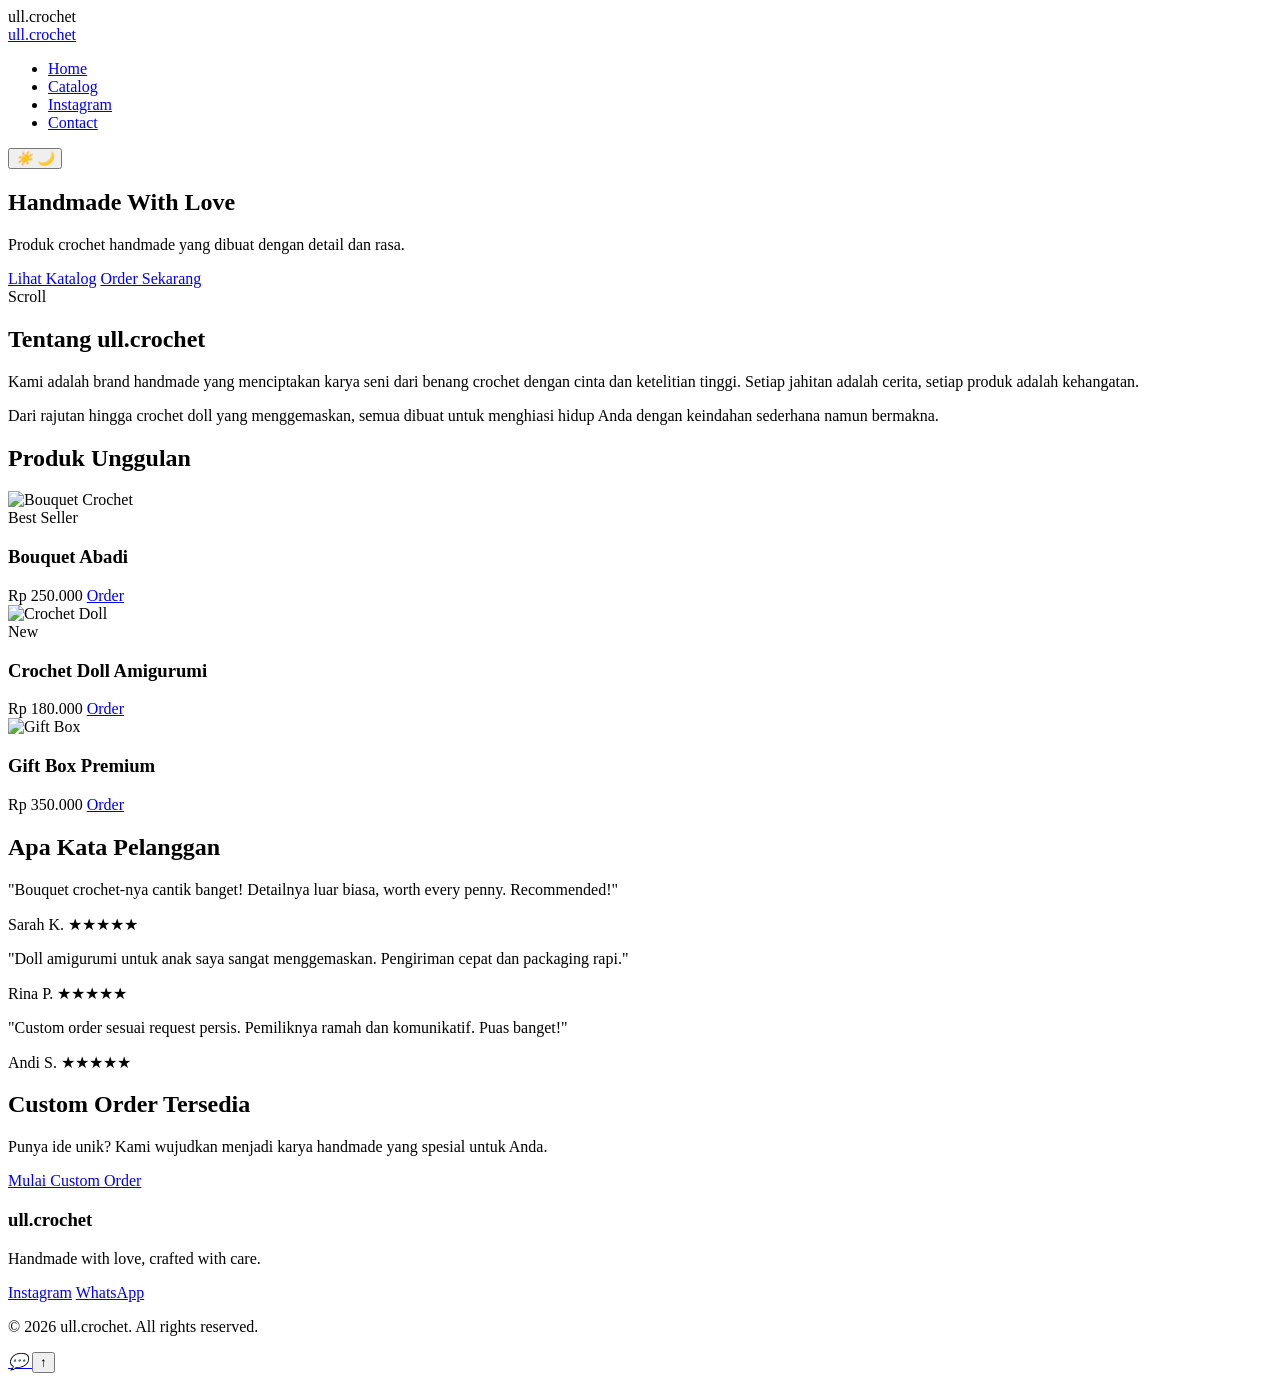
==== index.html @ 54132877 "Create index.html" ====
<!DOCTYPE html>
<html lang="id">
<head>
    <meta charset="UTF-8">
    <meta name="viewport" content="width=device-width, initial-scale=1.0">
    <title>ull.crochet - Handmade With Love</title>
    <meta name="description" content="Produk crochet handmade premium dengan detail dan cinta. Bouquet, crochet doll, gift, dan dekorasi custom.">
    <meta name="keywords" content="crochet, handmade, bouquet, gift, dekorasi, ull.crochet">
    <meta property="og:title" content="ull.crochet - Handmade With Love">
    <meta property="og:description" content="Produk crochet handmade yang dibuat dengan detail dan rasa.">
    <meta property="og:image" content="https://ullcrochet.com/hero.jpg">
    <link rel="icon" href="data:image/svg+xml,<svg xmlns='http://www.w3.org/2000/svg' viewBox='0 0 100 100'><text y='.9em' font-size='90'>🧶</text></svg>">
    <link rel="stylesheet" href="style.css">
    <link href="https://fonts.googleapis.com/css2?family=Playfair+Display:wght@400;500;600;700&family=Inter:wght@300;400;500;600&display=swap" rel="stylesheet">
</head>
<body>
    <!-- Loading Screen -->
    <div class="loader">
        <div class="loader-content">
            <div class="loader-circle"></div>
            <span>ull.crochet</span>
        </div>
    </div>

    <!-- Navbar -->
    <nav class="navbar" id="navbar">
        <div class="nav-container">
            <div class="nav-logo">
                <a href="index.html">ull.<span>crochet</span></a>
            </div>
            <ul class="nav-menu" id="nav-menu">
                <li><a href="#home" class="nav-link">Home</a></li>
                <li><a href="katalog.html" class="nav-link">Catalog</a></li>
                <li><a href="https://instagram.com/ull.crochet" target="_blank" class="nav-link">Instagram</a></li>
                <li><a href="#contact" class="nav-link">Contact</a></li>
            </ul>
            <div class="nav-toggle" id="nav-toggle">
                <span class="bar"></span>
                <span class="bar"></span>
                <span class="bar"></span>
            </div>
            <button class="dark-toggle" id="darkToggle">
                <i class="sun-icon">☀️</i>
                <i class="moon-icon">🌙</i>
            </button>
        </div>
    </nav>

    <!-- Hero Section -->
    <section id="home" class="hero">
        <div class="hero-content">
            <h1 class="hero-title">Handmade <span>With Love</span></h1>
            <p class="hero-subtitle">Produk crochet handmade yang dibuat dengan detail dan rasa.</p>
            <div class="hero-buttons">
                <a href="katalog.html" class="btn btn-primary">Lihat Katalog</a>
                <a href="https://wa.me/6281234567890" class="btn btn-secondary">Order Sekarang</a>
            </div>
        </div>
        <div class="hero-scroll">
            <span>Scroll</span>
            <div class="scroll-indicator"></div>
        </div>
    </section>

    <!-- About Section -->
    <section class="about reveal">
        <div class="container">
            <h2 class="section-title">Tentang ull.crochet</h2>
            <div class="about-content">
                <div class="about-text">
                    <p>Kami adalah brand handmade yang menciptakan karya seni dari benang crochet dengan cinta dan ketelitian tinggi. Setiap jahitan adalah cerita, setiap produk adalah kehangatan.</p>
                    <p>Dari rajutan hingga crochet doll yang menggemaskan, semua dibuat untuk menghiasi hidup Anda dengan keindahan sederhana namun bermakna.</p>
                </div>
                <div class="about-image">
                    <div class="image-placeholder"></div>
                </div>
            </div>
        </div>
    </section>

    <!-- Featured Products -->
    <section class="featured reveal">
        <div class="container">
            <h2 class="section-title">Produk Unggulan</h2>
            <div class="products-grid">
                <div class="product-card">
                    <div class="product-image">
                        <img src="https://images.unsplash.com/photo-1608447246515-640f8d07ceca?w=400" alt="Bouquet Crochet" loading="lazy">
                        <div class="badge bestseller">Best Seller</div>
                    </div>
                    <div class="product-info">
                        <h3>Bouquet Abadi</h3>
                        <span class="price">Rp 250.000</span>
                        <a href="https://wa.me/6281234567890?text=Saya%20mau%20pesan%20Bouquet%20Abadi" class="btn btn-order">Order</a>
                    </div>
                </div>
                <div class="product-card">
                    <div class="product-image">
                        <img src="https://images.unsplash.com/photo-1586023492125-27b2c045efd7?w=400" alt="Crochet Doll" loading="lazy">
                        <div class="badge new">New</div>
                    </div>
                    <div class="product-info">
                        <h3>Crochet Doll Amigurumi</h3>
                        <span class="price">Rp 180.000</span>
                        <a href="https://wa.me/6281234567890?text=Saya%20mau%20pesan%20Crochet%20Doll" class="btn btn-order">Order</a>
                    </div>
                </div>
                <div class="product-card">
                    <div class="product-image">
                        <img src="https://images.unsplash.com/photo-1582783238262-39b3d5da436f?w=400" alt="Gift Box" loading="lazy">
                    </div>
                    <div class="product-info">
                        <h3>Gift Box Premium</h3>
                        <span class="price">Rp 350.000</span>
                        <a href="https://wa.me/6281234567890?text=Saya%20mau%20pesan%20Gift%20Box" class="btn btn-order">Order</a>
                    </div>
                </div>
            </div>
        </div>
    </section>

    <!-- Testimonial -->
    <section class="testimonial reveal">
        <div class="container">
            <h2 class="section-title">Apa Kata Pelanggan</h2>
            <div class="testimonial-slider">
                <div class="testimonial-card active">
                    <p>"Bouquet crochet-nya cantik banget! Detailnya luar biasa, worth every penny. Recommended!"</p>
                    <div class="testimonial-author">
                        <span class="name">Sarah K.</span>
                        <span class="rating">★★★★★</span>
                    </div>
                </div>
                <div class="testimonial-card">
                    <p>"Doll amigurumi untuk anak saya sangat menggemaskan. Pengiriman cepat dan packaging rapi."</p>
                    <div class="testimonial-author">
                        <span class="name">Rina P.</span>
                        <span class="rating">★★★★★</span>
                    </div>
                </div>
                <div class="testimonial-card">
                    <p>"Custom order sesuai request persis. Pemiliknya ramah dan komunikatif. Puas banget!"</p>
                    <div class="testimonial-author">
                        <span class="name">Andi S.</span>
                        <span class="rating">★★★★★</span>
                    </div>
                </div>
            </div>
            <div class="slider-dots">
                <span class="dot active" data-slide="0"></span>
                <span class="dot" data-slide="1"></span>
                <span class="dot" data-slide="2"></span>
            </div>
        </div>
    </section>

    <!-- CTA Section -->
    <section class="cta reveal">
        <div class="container">
            <h2>Custom Order Tersedia</h2>
            <p>Punya ide unik? Kami wujudkan menjadi karya handmade yang spesial untuk Anda.</p>
            <a href="https://wa.me/6281234567890?text=Saya%20ingin%20custom%20order" class="btn btn-primary">Mulai Custom Order</a>
        </div>
    </section>

    <!-- Footer -->
    <footer id="contact">
        <div class="container">
            <div class="footer-content">
                <div class="footer-brand">
                    <h3>ull.<span>crochet</span></h3>
                    <p>Handmade with love, crafted with care.</p>
                </div>
                <div class="footer-links">
                    <a href="https://instagram.com/ull.crochet" target="_blank" class="social-link">Instagram</a>
                    <a href="https://wa.me/6281234567890" class="social-link">WhatsApp</a>
                </div>
            </div>
            <div class="footer-bottom">
                <p>&copy; 2026 ull.crochet. All rights reserved.</p>
            </div>
        </div>
    </footer>

    <!-- Floating WhatsApp -->
    <a href="https://wa.me/6281234567890" class="whatsapp-float" target="_blank">
        <i>💬</i>
    </a>

    <!-- Back to Top -->
    <button class="back-to-top" id="backToTop">
        <i>↑</i>
    </button>

    <script src="script.js"></script>
</body>
                  </html>
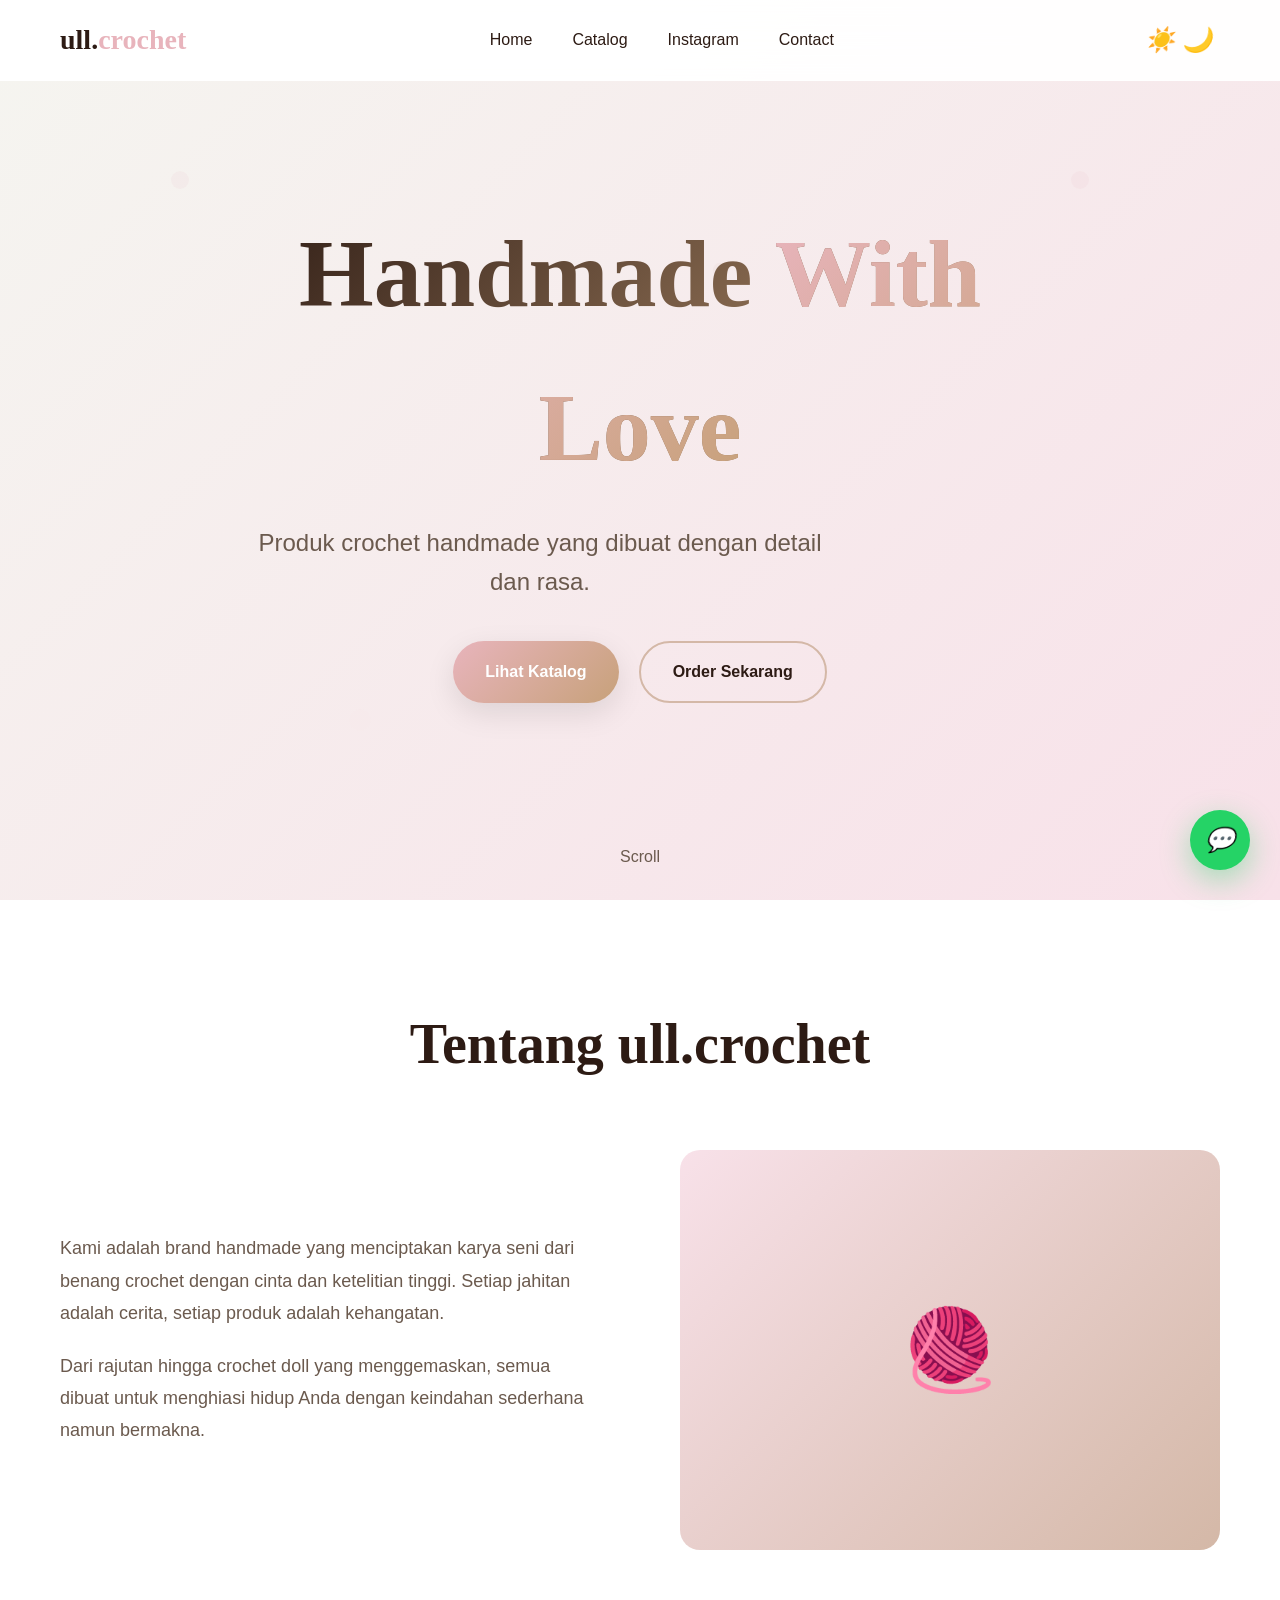
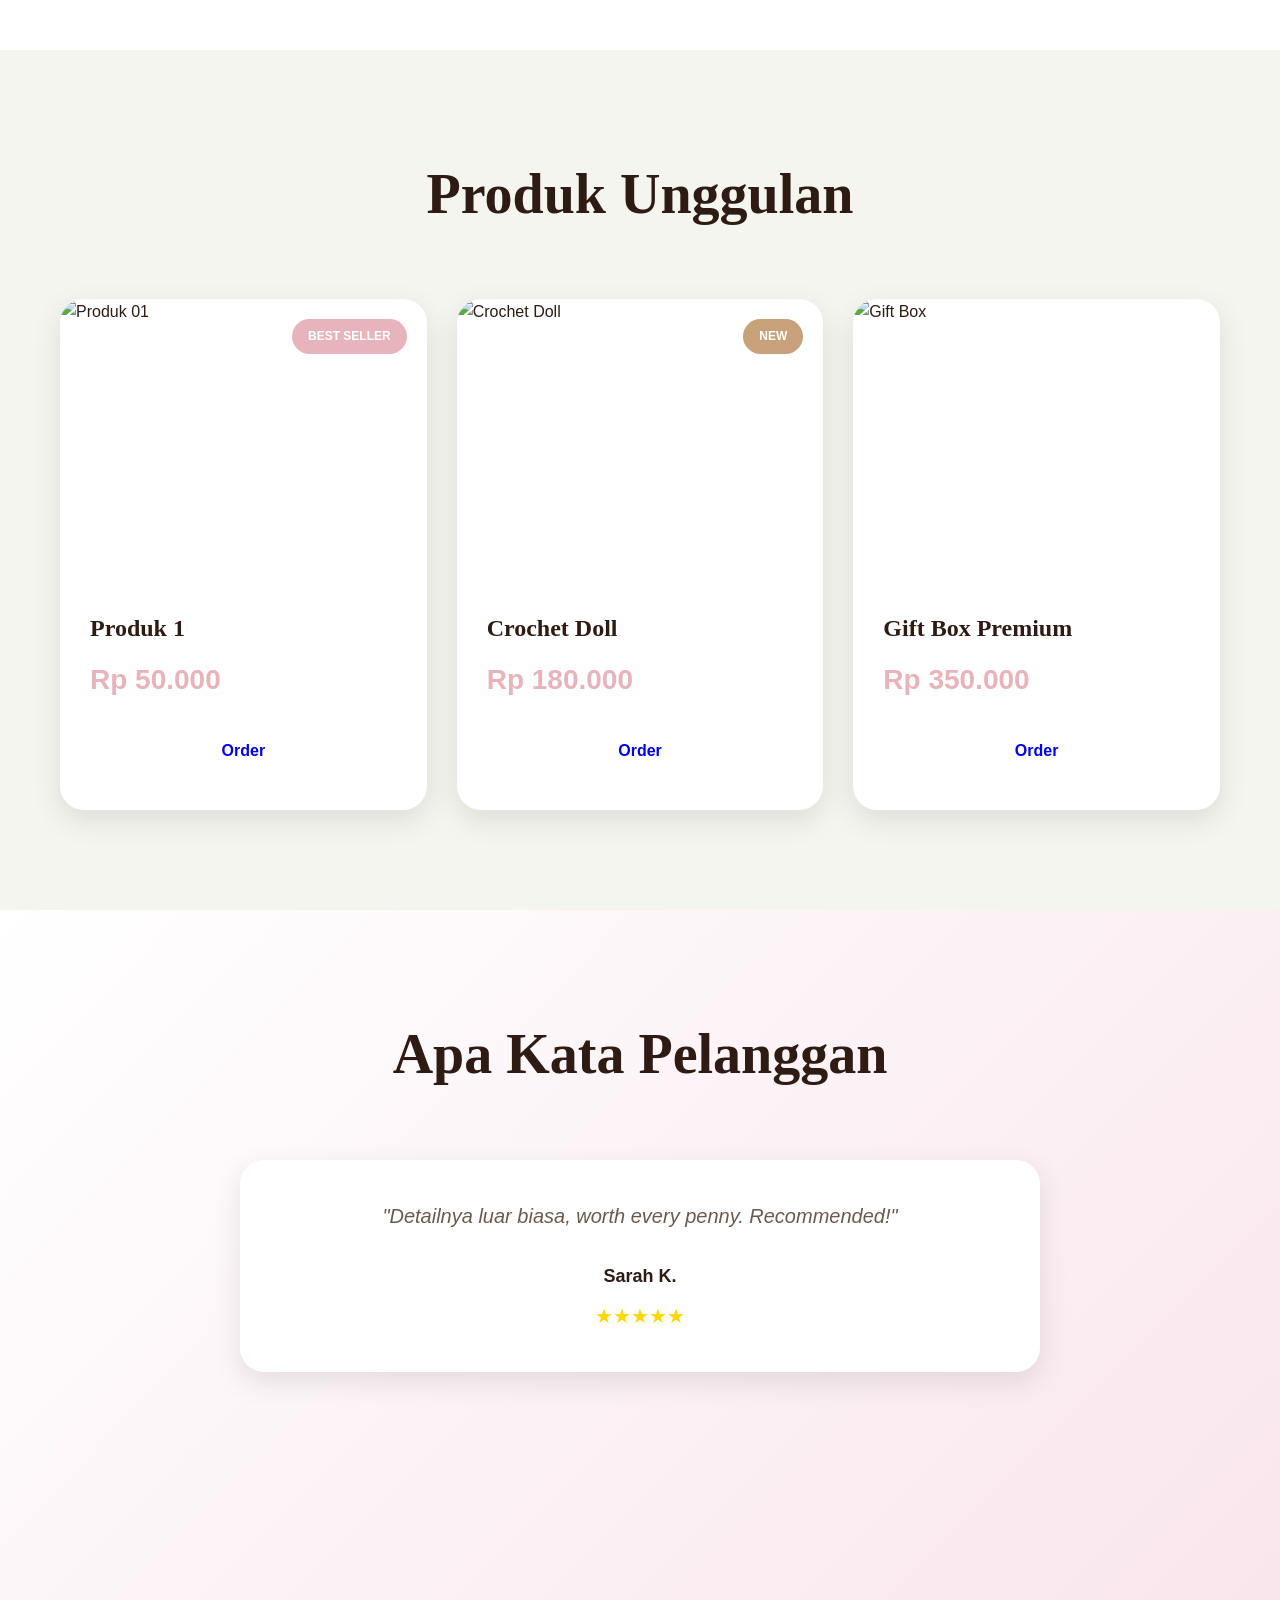
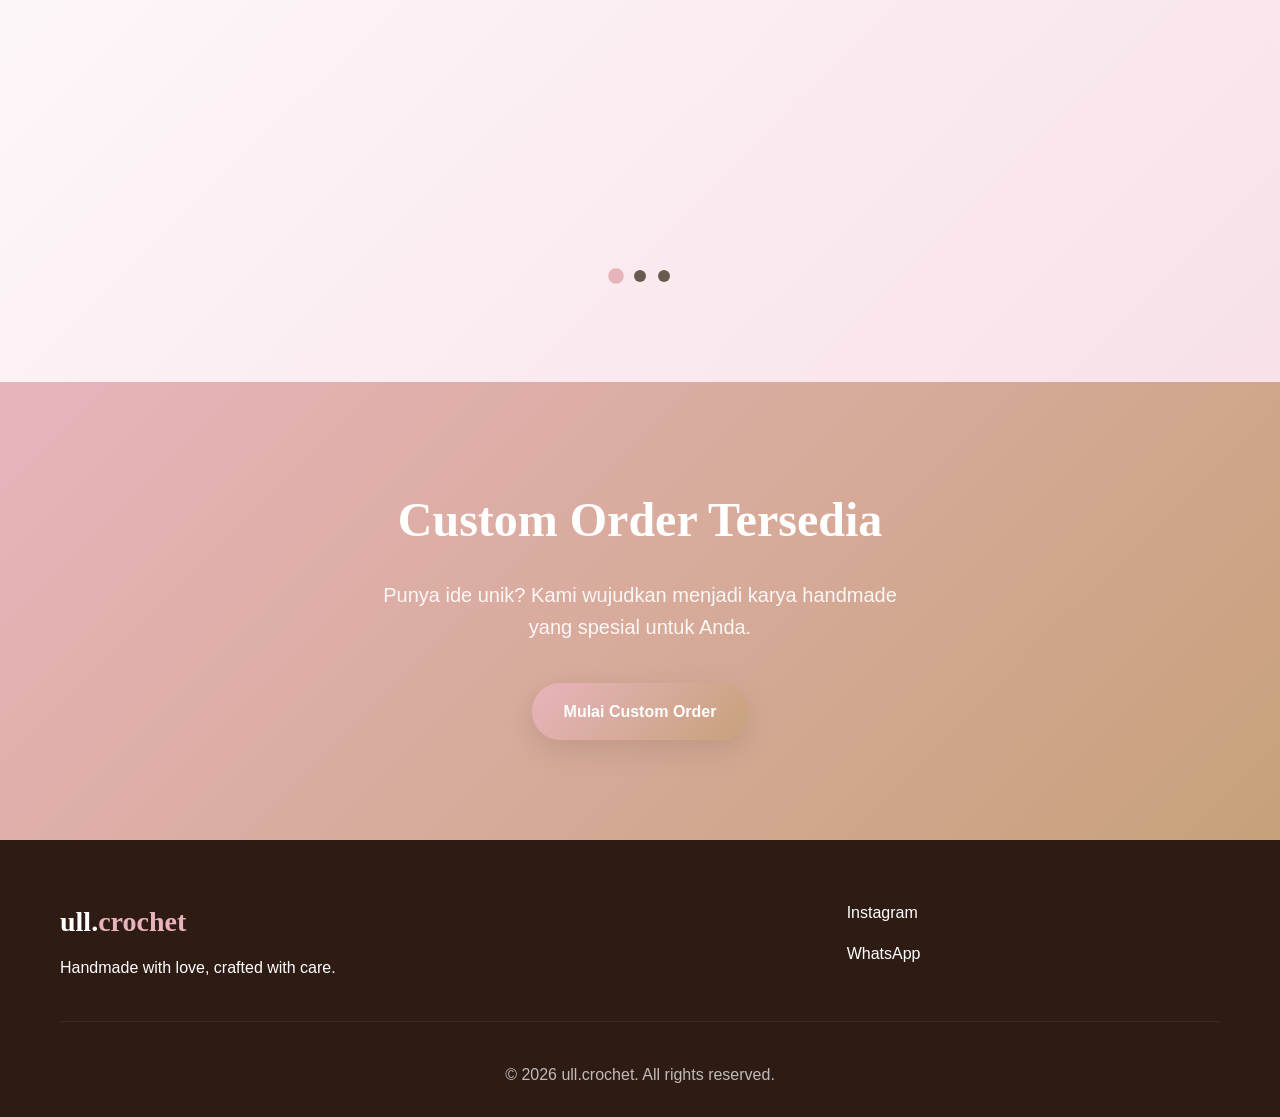
==== commit d456421e: "Update index.html" ====
--- a/index.html
+++ b/index.html
@@ -31,7 +31,7 @@
             <ul class="nav-menu" id="nav-menu">
                 <li><a href="#home" class="nav-link">Home</a></li>
                 <li><a href="katalog.html" class="nav-link">Catalog</a></li>
-                <li><a href="https://instagram.com/ull.crochet" target="_blank" class="nav-link">Instagram</a></li>
+                <li><a href="https://www.instagram.com/ulls.crochet?igsh=MmwwdTBpaXRpaDFx" target="_blank" class="nav-link">Instagram</a></li>
                 <li><a href="#contact" class="nav-link">Contact</a></li>
             </ul>
             <div class="nav-toggle" id="nav-toggle">
@@ -85,12 +85,12 @@
             <div class="products-grid">
                 <div class="product-card">
                     <div class="product-image">
-                        <img src="https://images.unsplash.com/photo-1608447246515-640f8d07ceca?w=400" alt="Bouquet Crochet" loading="lazy">
+                        <img src="" alt="Produk 01" loading="lazy">
                         <div class="badge bestseller">Best Seller</div>
                     </div>
                     <div class="product-info">
-                        <h3>Bouquet Abadi</h3>
-                        <span class="price">Rp 250.000</span>
+                        <h3>Produk 1</h3>
+                        <span class="price">Rp 50.000</span>
                         <a href="https://wa.me/6281234567890?text=Saya%20mau%20pesan%20Bouquet%20Abadi" class="btn btn-order">Order</a>
                     </div>
                 </div>
@@ -100,14 +100,14 @@
                         <div class="badge new">New</div>
                     </div>
                     <div class="product-info">
-                        <h3>Crochet Doll Amigurumi</h3>
+                        <h3>Crochet Doll</h3>
                         <span class="price">Rp 180.000</span>
                         <a href="https://wa.me/6281234567890?text=Saya%20mau%20pesan%20Crochet%20Doll" class="btn btn-order">Order</a>
                     </div>
                 </div>
                 <div class="product-card">
                     <div class="product-image">
-                        <img src="https://images.unsplash.com/photo-1582783238262-39b3d5da436f?w=400" alt="Gift Box" loading="lazy">
+                        <img src=" " alt="Gift Box" loading="lazy">
                     </div>
                     <div class="product-info">
                         <h3>Gift Box Premium</h3>
@@ -125,14 +125,14 @@
             <h2 class="section-title">Apa Kata Pelanggan</h2>
             <div class="testimonial-slider">
                 <div class="testimonial-card active">
-                    <p>"Bouquet crochet-nya cantik banget! Detailnya luar biasa, worth every penny. Recommended!"</p>
+                    <p>"Detailnya luar biasa, worth every penny. Recommended!"</p>
                     <div class="testimonial-author">
                         <span class="name">Sarah K.</span>
                         <span class="rating">★★★★★</span>
                     </div>
                 </div>
                 <div class="testimonial-card">
-                    <p>"Doll amigurumi untuk anak saya sangat menggemaskan. Pengiriman cepat dan packaging rapi."</p>
+                    <p>"Pengiriman cepat dan packaging rapi."</p>
                     <div class="testimonial-author">
                         <span class="name">Rina P.</span>
                         <span class="rating">★★★★★</span>
@@ -172,7 +172,7 @@
                     <p>Handmade with love, crafted with care.</p>
                 </div>
                 <div class="footer-links">
-                    <a href="https://instagram.com/ull.crochet" target="_blank" class="social-link">Instagram</a>
+                    <a href="https://www.instagram.com/ulls.crochet?igsh=MmwwdTBpaXRpaDFx" target="_blank" class="social-link">Instagram</a>
                     <a href="https://wa.me/6281234567890" class="social-link">WhatsApp</a>
                 </div>
             </div>
--- a/style.css
+++ b/style.css
@@ -0,0 +1,936 @@
+/* Reset & Base */
+* {
+    margin: 0;
+    padding: 0;
+    box-sizing: border-box;
+}
+
+:root {
+    --cream: #F5F5F0;
+    --white: #FFFFFF;
+    --pink-soft: #F8E1E9;
+    --brown-light: #D4B8A7;
+    --pink: #E8B4BC;
+    --brown: #C7A17A;
+    --text-dark: #2D1B14;
+    --text-light: #6B5A4E;
+    --shadow: 0 10px 30px rgba(0,0,0,0.1);
+    --shadow-hover: 0 20px 40px rgba(0,0,0,0.15);
+}
+
+[data-theme="dark"] {
+    --cream: #1a1a1a;
+    --white: #2a2a2a;
+    --pink-soft: #3a2a35;
+    --brown-light: #4a3f35;
+    --pink: #5a3f4a;
+    --brown: #6a4f3a;
+    --text-dark: #f0f0f0;
+    --text-light: #d0d0d0;
+    --shadow: 0 10px 30px rgba(0,0,0,0.5);
+    --shadow-hover: 0 20px 40px rgba(0,0,0,0.6);
+}
+
+html {
+    scroll-behavior: smooth;
+    scroll-padding-top: 80px;
+}
+
+body {
+    font-family: 'Inter', sans-serif;
+    line-height: 1.6;
+    color: var(--text-dark);
+    background: var(--cream);
+    overflow-x: hidden;
+    transition: all 0.3s ease;
+}
+
+.container {
+    max-width: 1200px;
+    margin: 0 auto;
+    padding: 0 20px;
+}
+
+/* Loading Animation */
+.loader {
+    position: fixed;
+    top: 0;
+    left: 0;
+    width: 100%;
+    height: 100%;
+    background: var(--white);
+    display: flex;
+    align-items: center;
+    justify-content: center;
+    z-index: 9999;
+    transition: opacity 0.5s ease;
+}
+
+.loader-content {
+    text-align: center;
+}
+
+.loader-circle {
+    width: 60px;
+    height: 60px;
+    border: 3px solid var(--pink-soft);
+    border-top: 3px solid var(--pink);
+    border-radius: 50%;
+    animation: spin 1s linear infinite;
+    margin: 0 auto 20px;
+}
+
+@keyframes spin {
+    0% { transform: rotate(0deg); }
+    100% { transform: rotate(360deg); }
+}
+
+.loader span {
+    font-family: 'Playfair Display', serif;
+    font-size: 24px;
+    font-weight: 600;
+}
+
+/* Navbar */
+.navbar {
+    position: fixed;
+    top: 0;
+    width: 100%;
+    background: rgba(255,255,255,0.95);
+    backdrop-filter: blur(20px);
+    z-index: 1000;
+    transition: all 0.3s ease;
+    border-bottom: 1px solid rgba(255,255,255,0.2);
+}
+
+.navbar.scrolled {
+    background: var(--white);
+    box-shadow: var(--shadow);
+}
+
+.nav-container {
+    max-width: 1200px;
+    margin: 0 auto;
+    padding: 0 20px;
+    display: flex;
+    justify-content: space-between;
+    align-items: center;
+    height: 80px;
+}
+
+.nav-logo a {
+    font-family: 'Playfair Display', serif;
+    font-size: 28px;
+    font-weight: 700;
+    color: var(--text-dark);
+    text-decoration: none;
+}
+
+.nav-logo span {
+    color: var(--pink);
+}
+
+.nav-menu {
+    display: flex;
+    list-style: none;
+    gap: 40px;
+}
+
+.nav-link {
+    text-decoration: none;
+    color: var(--text-dark);
+    font-weight: 500;
+    position: relative;
+    transition: color 0.3s ease;
+}
+
+.nav-link:hover,
+.nav-link.active {
+    color: var(--pink);
+}
+
+.nav-link::after {
+    content: '';
+    position: absolute;
+    bottom: -5px;
+    left: 0;
+    width: 0;
+    height: 2px;
+    background: var(--pink);
+    transition: width 0.3s ease;
+}
+
+.nav-link:hover::after,
+.nav-link.active::after {
+    width: 100%;
+}
+
+.nav-toggle {
+    display: none;
+    flex-direction: column;
+    cursor: pointer;
+    gap: 4px;
+}
+
+.bar {
+    width: 25px;
+    height: 3px;
+    background: var(--text-dark);
+    transition: 0.3s;
+}
+
+.dark-toggle {
+    background: none;
+    border: none;
+    font-size: 24px;
+    cursor: pointer;
+    padding: 8px;
+    border-radius: 50%;
+    transition: all 0.3s ease;
+}
+
+.dark-toggle:hover {
+    background: var(--pink-soft);
+}
+
+/* Hero Section */
+.hero {
+    height: 100vh;
+    background: linear-gradient(135deg, var(--cream) 0%, var(--pink-soft) 100%),
+                url('data:image/svg+xml,<svg xmlns="http://www.w3.org/2000/svg" viewBox="0 0 100 100"><defs><pattern id="grain" width="100" height="100" patternUnits="userSpaceOnUse"><circle cx="25" cy="25" r="1" fill="rgba(255,255,255,0.1)"/><circle cx="75" cy="75" r="1.5" fill="rgba(255,255,255,0.05)"/></pattern></defs><rect width="100" height="100" fill="url(%23grain)"/></svg>');
+    display: flex;
+    align-items: center;
+    justify-content: center;
+    text-align: center;
+    position: relative;
+    overflow: hidden;
+}
+
+.hero::before {
+    content: '';
+    position: absolute;
+    top: 0;
+    left: 0;
+    right: 0;
+    bottom: 0;
+    background: url('data:image/svg+xml,<svg xmlns="http://www.w3.org/2000/svg" viewBox="0 0 100 100"><circle cx="20" cy="20" r="1" fill="%23E8B4BC" opacity="0.1"/><circle cx="80" cy="30" r="0.8" fill="%23D4B8A7" opacity="0.1"/><circle cx="40" cy="80" r="1.2" fill="%23F8E1E9" opacity="0.1"/></svg>');
+    animation: float 20s ease-in-out infinite;
+}
+
+@keyframes float {
+    0%, 100% { transform: translateY(0px) rotate(0deg); }
+    50% { transform: translateY(-20px) rotate(180deg); }
+}
+
+.hero-content {
+    max-width: 800px;
+    z-index: 2;
+}
+
+.hero-title {
+    font-family: 'Playfair Display', serif;
+    font-size: clamp(3rem, 8vw, 6rem);
+    font-weight: 700;
+    margin-bottom: 20px;
+    background: linear-gradient(135deg, var(--text-dark), var(--brown));
+    -webkit-background-clip: text;
+    -webkit-text-fill-color: transparent;
+    background-clip: text;
+}
+
+.hero-title span {
+    background: linear-gradient(135deg, var(--pink), var(--brown));
+    -webkit-background-clip: text;
+    -webkit-text-fill-color: transparent;
+    background-clip: text;
+}
+
+.hero-subtitle {
+    font-size: clamp(1.2rem, 3vw, 1.5rem);
+    color: var(--text-light);
+    margin-bottom: 40px;
+    max-width: 600px;
+}
+
+.hero-buttons {
+    display: flex;
+    gap: 20px;
+    justify-content: center;
+    flex-wrap: wrap;
+}
+
+.btn {
+    padding: 16px 32px;
+    border-radius: 50px;
+    font-weight: 600;
+    text-decoration: none;
+    display: inline-flex;
+    align-items: center;
+    gap: 10px;
+    transition: all 0.3s ease;
+    font-size: 16px;
+    position: relative;
+    overflow: hidden;
+}
+
+.btn::before {
+    content: '';
+    position: absolute;
+    top: 50%;
+    left: 50%;
+    width: 0;
+    height: 0;
+    background: rgba(255,255,255,0.3);
+    border-radius: 50%;
+    transform: translate(-50%, -50%);
+    transition: width 0.6s, height 0.6s;
+}
+
+.btn:active::before {
+    width: 300px;
+    height: 300px;
+}
+
+.btn-primary {
+    background: linear-gradient(135deg, var(--pink), var(--brown));
+    color: white;
+    box-shadow: var(--shadow);
+}
+
+.btn-primary:hover {
+    transform: translateY(-3px);
+    box-shadow: var(--shadow-hover);
+}
+
+.btn-secondary {
+    background: transparent;
+    color: var(--text-dark);
+    border: 2px solid var(--brown-light);
+}
+
+.btn-secondary:hover {
+    background: var(--brown-light);
+    color: white;
+    transform: translateY(-3px);
+}
+
+.hero-scroll {
+    position: absolute;
+    bottom: 30px;
+    left: 50%;
+    transform: translateX(-50%);
+    color: var(--text-light);
+    animation: bounce 2s infinite;
+}
+
+@keyframes bounce {
+    0%, 20%, 50%, 80%, 100% { transform: translateX(-50%) translateY(0); }
+    40% { transform: translateX(-50%) translateY(-10px); }
+    60% { transform: translateX(-50%) translateY(-5px); }
+}
+
+/* Sections */
+section {
+    padding: 100px 0;
+}
+
+.section-title {
+    font-family: 'Playfair Display', serif;
+    font-size: clamp(2.5rem, 5vw, 3.5rem);
+    text-align: center;
+    margin-bottom: 60px;
+    font-weight: 600;
+}
+
+/* About Section */
+.about {
+    background: var(--white);
+}
+
+.about-content {
+    display: grid;
+    grid-template-columns: 1fr 1fr;
+    gap: 80px;
+    align-items: center;
+}
+
+.about-text p {
+    font-size: 18px;
+    color: var(--text-light);
+    margin-bottom: 20px;
+    line-height: 1.8;
+}
+
+.image-placeholder {
+    width: 100%;
+    height: 400px;
+    background: linear-gradient(135deg, var(--pink-soft), var(--brown-light));
+    border-radius: 20px;
+    position: relative;
+    overflow: hidden;
+}
+
+.image-placeholder::before {
+    content: '🧶';
+    position: absolute;
+    top: 50%;
+    left: 50%;
+    transform: translate(-50%, -50%);
+    font-size: 80px;
+}
+
+/* Featured Products */
+.featured {
+    background: var(--cream);
+}
+
+.products-grid,
+.catalog-grid .grid {
+    display: grid;
+    grid-template-columns: repeat(auto-fit, minmax(350px, 1fr));
+    gap: 30px;
+}
+
+.product-card {
+    background: var(--white);
+    border-radius: 24px;
+    overflow: hidden;
+    box-shadow: var(--shadow);
+    transition: all 0.4s cubic-bezier(0.175, 0.885, 0.32, 1.275);
+    cursor: pointer;
+    position: relative;
+}
+
+.product-card:hover {
+    transform: translateY(-15px);
+    box-shadow: var(--shadow-hover);
+}
+
+.product-image {
+    position: relative;
+    height: 280px;
+    overflow: hidden;
+}
+
+.product-image img {
+    width: 100%;
+    height: 100%;
+    object-fit: cover;
+    transition: transform 0.5s ease;
+}
+
+.product-card:hover .product-image img {
+    transform: scale(1.1);
+}
+
+.badge {
+    position: absolute;
+    top: 20px;
+    right: 20px;
+    background: var(--pink);
+    color: white;
+    padding: 8px 16px;
+    border-radius: 20px;
+    font-size: 12px;
+    font-weight: 600;
+    text-transform: uppercase;
+}
+
+.badge.new {
+    background: var(--brown);
+}
+
+.product-info {
+    padding: 30px;
+}
+
+.product-info h3 {
+    font-family: 'Playfair Display', serif;
+    font-size: 24px;
+    margin-bottom: 10px;
+}
+
+.price {
+    display: block;
+    font-size: 28px;
+    font-weight: 700;
+    color: var(--pink);
+    margin-bottom: 20px;
+}
+
+.btn-order {
+    width: 100%;
+    justify-content: center;
+}
+
+/* Testimonial */
+.testimonial {
+    background: linear-gradient(135deg, var(--white) 0%, var(--pink-soft) 100%);
+}
+
+.testimonial-slider {
+    max-width: 800px;
+    margin: 0 auto;
+    position: relative;
+}
+
+.testimonial-card {
+    background: var(--white);
+    padding: 40px;
+    border-radius: 24px;
+    box-shadow: var(--shadow);
+    text-align: center;
+    opacity: 0;
+    transform: translateY(30px);
+    transition: all 0.5s ease;
+}
+
+.testimonial-card.active {
+    opacity: 1;
+    transform: translateY(0);
+}
+
+.testimonial-card p {
+    font-size: 20px;
+    font-style: italic;
+    color: var(--text-light);
+    margin-bottom: 30px;
+    line-height: 1.6;
+}
+
+.testimonial-author {
+    display: flex;
+    flex-direction: column;
+    align-items: center;
+    gap: 10px;
+}
+
+.name {
+    font-weight: 600;
+    font-size: 18px;
+}
+
+.rating {
+    color: #FFD700;
+    font-size: 20px;
+}
+
+.slider-dots {
+    display: flex;
+    justify-content: center;
+    gap: 12px;
+    margin-top: 40px;
+}
+
+.dot {
+    width: 12px;
+    height: 12px;
+    border-radius: 50%;
+    background: var(--text-light);
+    cursor: pointer;
+    transition: all 0.3s ease;
+}
+
+.dot.active {
+    background: var(--pink);
+    transform: scale(1.3);
+}
+
+/* CTA */
+.cta {
+    background: linear-gradient(135deg, var(--pink) 0%, var(--brown) 100%);
+    color: white;
+    text-align: center;
+}
+
+.cta .container {
+    max-width: 600px;
+}
+
+.cta h2 {
+    font-family: 'Playfair Display', serif;
+    font-size: clamp(2.5rem, 5vw, 3rem);
+    margin-bottom: 20px;
+}
+
+.cta p {
+    font-size: 20px;
+    margin-bottom: 40px;
+    opacity: 0.9;
+}
+
+/* Footer */
+footer {
+    background: var(--text-dark);
+    color: white;
+    padding: 60px 0 30px;
+}
+
+.footer-content {
+    display: grid;
+    grid-template-columns: 2fr 1fr;
+    gap: 40px;
+    margin-bottom: 40px;
+}
+
+.footer-brand h3 {
+    font-family: 'Playfair Display', serif;
+    font-size: 28px;
+    margin-bottom: 10px;
+}
+
+.footer-brand span {
+    color: var(--pink);
+}
+
+.footer-links {
+    display: flex;
+    flex-direction: column;
+    gap: 15px;
+}
+
+.social-link {
+    color: white;
+    text-decoration: none;
+    font-weight: 500;
+    transition: color 0.3s ease;
+}
+
+.social-link:hover {
+    color: var(--pink);
+}
+
+.footer-bottom {
+    text-align: center;
+    padding-top: 40px;
+    border-top: 1px solid rgba(255,255,255,0.1);
+    opacity: 0.7;
+}
+
+/* Floating Elements */
+.whatsapp-float {
+    position: fixed;
+    bottom: 30px;
+    right: 30px;
+    width: 60px;
+    height: 60px;
+    background: #25D366;
+    border-radius: 50%;
+    display: flex;
+    align-items: center;
+    justify-content: center;
+    font-size: 24px;
+    box-shadow: 0 10px 30px rgba(37,211,102,0.4);
+    transition: all 0.3s ease;
+    z-index: 1000;
+    text-decoration: none;
+    color: white;
+    animation: pulse 2s infinite;
+}
+
+@keyframes pulse {
+    0% { transform: scale(1); }
+    50% { transform: scale(1.05); }
+    100% { transform: scale(1); }
+}
+
+.whatsapp-float:hover {
+    transform: scale(1.1);
+}
+
+.back-to-top {
+    position: fixed;
+    bottom: 100px;
+    right: 30px;
+    width: 50px;
+    height: 50px;
+    border-radius: 50%;
+    background: var(--pink);
+    color: white;
+    border: none;
+    font-size: 20px;
+    cursor: pointer;
+    opacity: 0;
+    visibility: hidden;
+    transition: all 0.3s ease;
+    z-index: 1000;
+}
+
+.back-to-top.show {
+    opacity: 1;
+    visibility: visible;
+}
+
+/* Catalog Page */
+.catalog-header {
+    background: linear-gradient(135deg, var(--cream) 0%, var(--pink-soft) 100%);
+    padding: 150px 0 100px;
+    text-align: center;
+    color: var(--text-dark);
+}
+
+.catalog-header h1 {
+    font-family: 'Playfair Display', serif;
+    font-size: clamp(3rem, 8vw, 5rem);
+    margin-bottom: 20px;
+}
+
+.catalog-controls {
+    background: var(--white);
+}
+
+.search-container {
+    position: relative;
+    max-width: 400px;
+    margin: 0 auto 40px;
+}
+
+#searchInput {
+    width: 100%;
+    padding: 16px 50px 16px 20px;
+    border: 2px solid var(--brown-light);
+    border-radius: 50px;
+    font-size: 16px;
+    transition: all 0.3s ease;
+}
+
+#searchInput:focus {
+    outline: none;
+    border-color: var(--pink);
+    box-shadow: 0 0 0 4px rgba(232,180,188,0.1);
+}
+
+.search-container i {
+    position: absolute;
+    right: 20px;
+    top: 50%;
+    transform: translateY(-50%);
+    color: var(--text-light);
+}
+
+.filter-container {
+    display: flex;
+    justify-content: center;
+    gap: 15px;
+    flex-wrap: wrap;
+}
+
+.filter-btn {
+    padding: 12px 24px;
+    border: 2px solid var(--brown-light);
+    background: transparent;
+    border-radius: 50px;
+    cursor: pointer;
+    font-weight: 500;
+    transition: all 0.3s ease;
+}
+
+.filter-btn.active,
+.filter-btn:hover {
+    background: var(--pink);
+    color: white;
+    border-color: var(--pink);
+}
+
+/* Modal */
+.modal {
+    display: none;
+    position: fixed;
+    top: 0;
+    left: 0;
+    width: 100%;
+    height: 100%;
+    background: rgba(0,0,0,0.8);
+    backdrop-filter: blur(10px);
+    z-index: 2000;
+    align-items: center;
+    justify-content: center;
+    animation: fadeIn 0.3s ease;
+}
+
+@keyframes fadeIn {
+    from { opacity: 0; }
+    to { opacity: 1; }
+}
+
+.modal-content {
+    background: var(--white);
+    border-radius: 24px;
+    max-width: 900px;
+    width: 90%;
+    max-height: 90vh;
+    overflow-y: auto;
+    position: relative;
+    animation: slideIn 0.4s cubic-bezier(0.25, 0.46, 0.45, 0.94);
+}
+
+@keyframes slideIn {
+    from {
+        opacity: 0;
+        transform: scale(0.8) translateY(-30px);
+    }
+    to {
+        opacity: 1;
+        transform: scale(1) translateY(0);
+    }
+}
+
+.modal-close {
+    position: absolute;
+    top: 20px;
+    right: 30px;
+    font-size: 36px;
+    cursor: pointer;
+    color: var(--text-light);
+    z-index: 10;
+}
+
+.modal-close:hover {
+    color: var(--text-dark);
+}
+
+.modal-body {
+    display: grid;
+    grid-template-columns: 1fr 1fr;
+    gap: 40px;
+    padding: 60px;
+}
+
+.modal-image img {
+    width: 100%;
+    height: 400px;
+    object-fit: cover;
+    border-radius: 20px;
+}
+
+.modal-info h2 {
+    font-family: 'Playfair Display', serif;
+    font-size: 32px;
+    margin-bottom: 15px;
+}
+
+.modal-price {
+    font-size: 36px;
+    font-weight: 700;
+    color: var(--pink);
+    display: block;
+    margin-bottom: 20px;
+}
+
+.modal-description {
+    color: var(--text-light);
+    line-height: 1.7;
+    margin-bottom: 30px;
+}
+
+/* Reveal Animation */
+.reveal {
+    opacity: 0;
+    transform: translateY(50px);
+    transition: all 0.8s cubic-bezier(0.25, 0.46, 0.45, 0.94);
+}
+
+.reveal.active {
+    opacity: 1;
+    transform: translateY(0);
+}
+
+/* Responsive */
+@media (max-width: 768px) {
+    .nav-menu {
+        position: fixed;
+        left: -100%;
+        top: 80px;
+        flex-direction: column;
+        background: var(--white);
+        width: 100%;
+        text-align: center;
+        transition: 0.3s;
+        box-shadow: var(--shadow);
+        padding: 40px 0;
+        gap: 20px;
+    }
+
+    .nav-menu.active {
+        left: 0;
+    }
+
+    .nav-toggle {
+        display: flex;
+    }
+
+    .nav-toggle.active .bar:nth-child(2) {
+        opacity: 0;
+    }
+
+    .nav-toggle.active .bar:nth-child(1) {
+        transform: translateY(8px) rotate(45deg);
+    }
+
+    .nav-toggle.active .bar:nth-child(3) {
+        transform: translateY(-8px) rotate(-45deg);
+    }
+
+    .hero-buttons {
+        flex-direction: column;
+        align-items: center;
+    }
+
+    .about-content {
+        grid-template-columns: 1fr;
+        gap: 40px;
+        text-align: center;
+    }
+
+    .products-grid,
+    .catalog-grid .grid {
+        grid-template-columns: 1fr;
+        gap: 20px;
+    }
+
+    .testimonial-card {
+        padding: 30px 20px;
+    }
+
+    .modal-body {
+        grid-template-columns: 1fr;
+        padding: 40px 20px;
+        gap: 30px;
+    }
+
+    .modal-image img {
+        height: 300px;
+    }
+
+    .filter-container {
+        flex-direction: column;
+        align-items: center;
+    }
+
+    section {
+        padding: 60px 0;
+    }
+
+    .footer-content {
+        grid-template-columns: 1fr;
+        gap: 30px;
+        text-align: center;
+    }
+}
+
+@media (max-width: 480px) {
+    .hero-title {
+        font-size: 2.5rem;
+    }
+    
+    .catalog-header {
+        padding: 120px 0 80px;
+    }
+}
+
+/* Dark mode adjustments */
+[data-theme="dark"] .product-card,
+[data-theme="dark"] .testimonial-card,
+[data-theme="dark"] .modal-content {
+    background: var(--white);
+}
